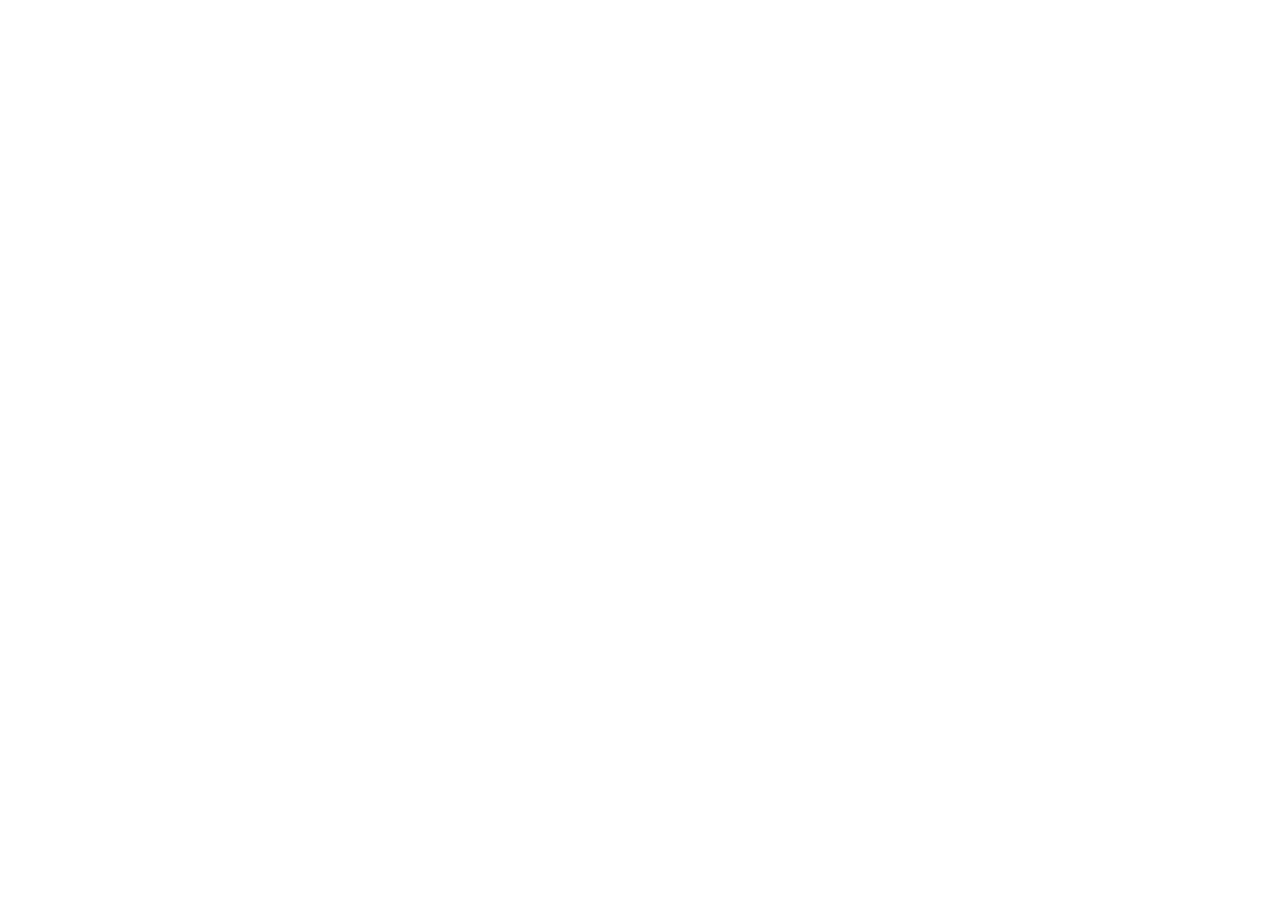
==== TestGrup.html @ 2cd6d70b "PrimiFile" ====
<!DOCTYPE html>

<html>
    <head>
        <meta charset="utf-8">
        <meta http-equiv="X-UA-Compatible" content="IE=edge">
        <title></title>
        <meta name="description" content="">
        <meta name="viewport" content="width=device-width, initial-scale=1">
        <link rel="stylesheet" href="TestGrup.css">
    </head>
    <body>
       
        

    </body>
</html>
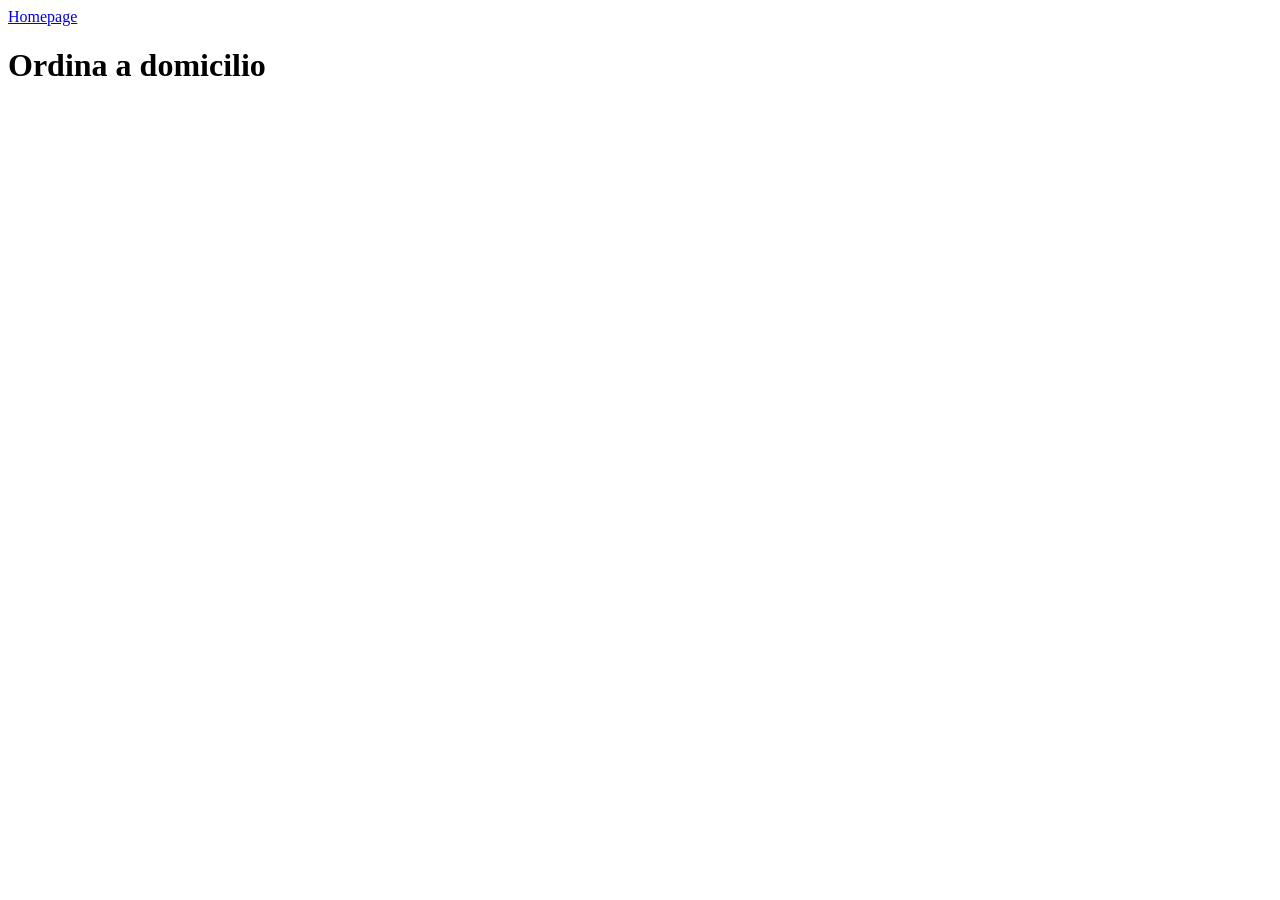
==== commit d9b7a23c: "Caricamento offerta tecnica e file html con link" ====
--- a/TestGrup.html
+++ b/TestGrup.html
@@ -10,8 +10,7 @@
         <link rel="stylesheet" href="TestGrup.css">
     </head>
     <body>
-       
-        
-
+       <a href="index.html">Homepage</a>
+        <h1>Ordina a domicilio</h1>
     </body>
 </html>
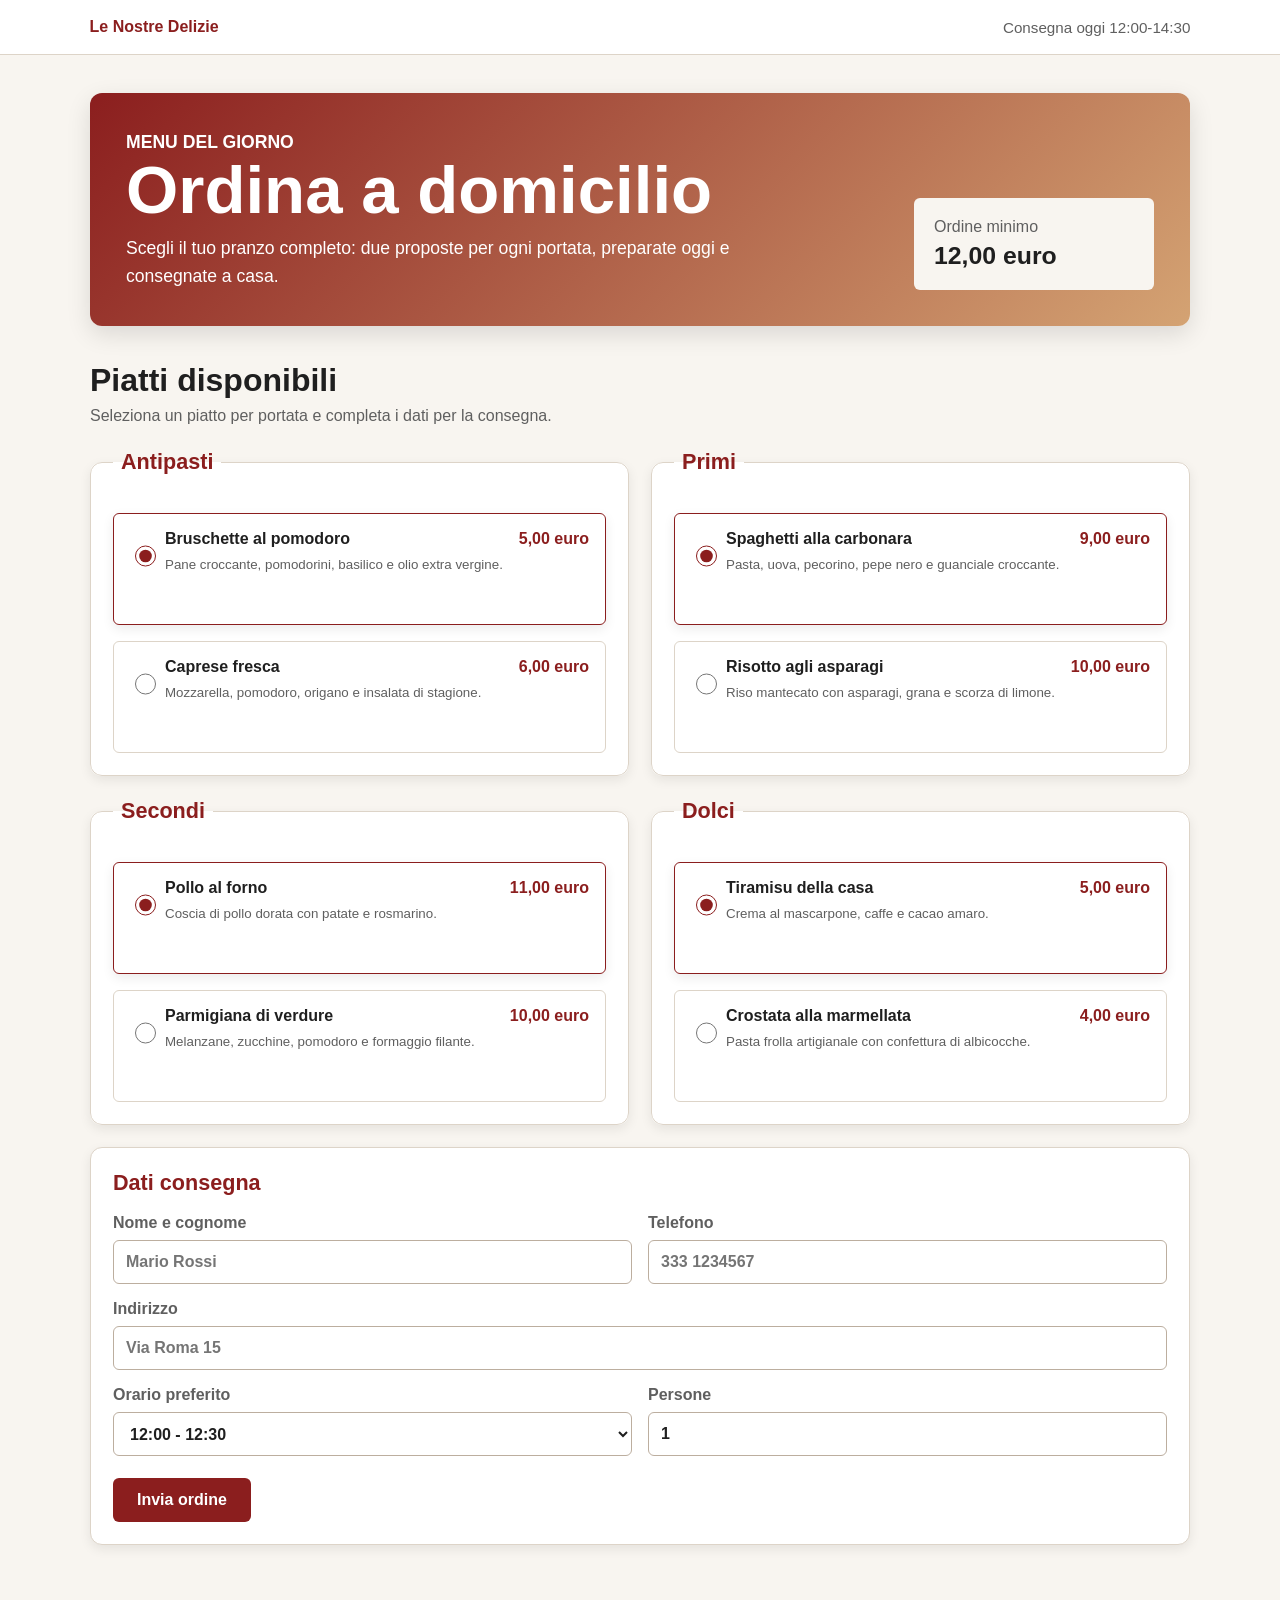
==== commit 5ae81228: "Upload deliveroo page" ====
--- a/TestGrup.html
+++ b/TestGrup.html
@@ -1,16 +1,161 @@
 <!DOCTYPE html>
+<html lang="it">
+<head>
+  <meta charset="utf-8">
+  <meta http-equiv="X-UA-Compatible" content="IE=edge">
+  <title>Ordina a domicilio</title>
+  <meta name="description" content="Ordina a domicilio i piatti del giorno">
+  <meta name="viewport" content="width=device-width, initial-scale=1">
+  <link rel="stylesheet" href="assets/styles/theme.css">
+  <link rel="stylesheet" href="assets/styles/Riccardo.css">
+</head>
+<body>
+  <!-- Barra superiore con link alla homepage -->
+  <header class="topbar">
+    <a class="home-link" href="index.html">Le Nostre Delizie</a>
+    <span class="delivery-time">Consegna oggi 12:00-14:30</span>
+  </header>
 
-<html>
-    <head>
-        <meta charset="utf-8">
-        <meta http-equiv="X-UA-Compatible" content="IE=edge">
-        <title></title>
-        <meta name="description" content="">
-        <meta name="viewport" content="width=device-width, initial-scale=1">
-        <link rel="stylesheet" href="TestGrup.css">
-    </head>
-    <body>
-       <a href="index.html">Homepage</a>
+  <main class="order-page">
+    <!-- Sezione introduttiva della pagina ordine -->
+    <section class="hero">
+      <div class="hero-text">
+        <p class="eyebrow">Menu del giorno</p>
         <h1>Ordina a domicilio</h1>
-    </body>
-</html>+        <p>Scegli il tuo pranzo completo: due proposte per ogni portata, preparate oggi e consegnate a casa.</p>
+      </div>
+      <div class="hero-card">
+        <span>Ordine minimo</span>
+        <strong>12,00 euro</strong>
+      </div>
+    </section>
+
+    <!-- Sezione menu con i piatti del giorno -->
+    <section class="menu-section" aria-label="Piatti del giorno">
+      <div class="section-heading">
+        <h2>Piatti disponibili</h2>
+        <p>Seleziona un piatto per portata e completa i dati per la consegna.</p>
+      </div>
+
+      <form class="order-form">
+        <!-- Scelta antipasto -->
+        <fieldset class="course">
+          <legend>Antipasti</legend>
+          <label class="dish-card">
+            <input type="radio" name="antipasto" value="bruschette" checked>
+            <span>
+              <strong>Bruschette al pomodoro</strong>
+              <small>Pane croccante, pomodorini, basilico e olio extra vergine.</small>
+            </span>
+            <b>5,00 euro</b>
+          </label>
+          <label class="dish-card">
+            <input type="radio" name="antipasto" value="caprese">
+            <span>
+              <strong>Caprese fresca</strong>
+              <small>Mozzarella, pomodoro, origano e insalata di stagione.</small>
+            </span>
+            <b>6,00 euro</b>
+          </label>
+        </fieldset>
+
+        <!-- Scelta primo piatto -->
+        <fieldset class="course">
+          <legend>Primi</legend>
+          <label class="dish-card">
+            <input type="radio" name="primo" value="carbonara" checked>
+            <span>
+              <strong>Spaghetti alla carbonara</strong>
+              <small>Pasta, uova, pecorino, pepe nero e guanciale croccante.</small>
+            </span>
+            <b>9,00 euro</b>
+          </label>
+          <label class="dish-card">
+            <input type="radio" name="primo" value="risotto">
+            <span>
+              <strong>Risotto agli asparagi</strong>
+              <small>Riso mantecato con asparagi, grana e scorza di limone.</small>
+            </span>
+            <b>10,00 euro</b>
+          </label>
+        </fieldset>
+
+        <!-- Scelta secondo piatto -->
+        <fieldset class="course">
+          <legend>Secondi</legend>
+          <label class="dish-card">
+            <input type="radio" name="secondo" value="pollo" checked>
+            <span>
+              <strong>Pollo al forno</strong>
+              <small>Coscia di pollo dorata con patate e rosmarino.</small>
+            </span>
+            <b>11,00 euro</b>
+          </label>
+          <label class="dish-card">
+            <input type="radio" name="secondo" value="verdure">
+            <span>
+              <strong>Parmigiana di verdure</strong>
+              <small>Melanzane, zucchine, pomodoro e formaggio filante.</small>
+            </span>
+            <b>10,00 euro</b>
+          </label>
+        </fieldset>
+
+        <!-- Scelta dolce -->
+        <fieldset class="course">
+          <legend>Dolci</legend>
+          <label class="dish-card">
+            <input type="radio" name="dolce" value="tiramisu" checked>
+            <span>
+              <strong>Tiramisu della casa</strong>
+              <small>Crema al mascarpone, caffe e cacao amaro.</small>
+            </span>
+            <b>5,00 euro</b>
+          </label>
+          <label class="dish-card">
+            <input type="radio" name="dolce" value="crostata">
+            <span>
+              <strong>Crostata alla marmellata</strong>
+              <small>Pasta frolla artigianale con confettura di albicocche.</small>
+            </span>
+            <b>4,00 euro</b>
+          </label>
+        </fieldset>
+
+        <!-- Dati per la consegna a domicilio -->
+        <section class="delivery-box" aria-label="Dati per la consegna">
+          <h2>Dati consegna</h2>
+          <div class="form-grid">
+            <label>
+              Nome e cognome
+              <input type="text" name="nome" placeholder="Mario Rossi" required>
+            </label>
+            <label>
+              Telefono
+              <input type="tel" name="telefono" placeholder="333 1234567" required>
+            </label>
+            <label class="wide">
+              Indirizzo
+              <input type="text" name="indirizzo" placeholder="Via Roma 15" required>
+            </label>
+            <label>
+              Orario preferito
+              <select name="orario">
+                <option>12:00 - 12:30</option>
+                <option>12:30 - 13:00</option>
+                <option>13:00 - 13:30</option>
+                <option>13:30 - 14:00</option>
+              </select>
+            </label>
+            <label>
+              Persone
+              <input type="number" name="persone" min="1" max="8" value="1">
+            </label>
+          </div>
+          <button type="submit">Invia ordine</button>
+        </section>
+      </form>
+    </section>
+  </main>
+</body>
+</html>
--- a/assets/styles/theme.css
+++ b/assets/styles/theme.css
@@ -0,0 +1,65 @@
+/* Palette generata con l'AI
+*/
+
+:root {
+	/* =========================
+     Base colors
+  ========================= */
+
+	--color-background: #f8f5f0;
+	--color-surface: #ffffff;
+	--color-surface-alt: #efe7dc;
+
+	/* =========================
+     Primary palette
+  ========================= */
+
+	--color-primary: #8b1e1e;
+	--color-primary-hover: #a62828;
+	--color-primary-light: #d9b4b4;
+
+	/* =========================
+     Accent colors
+  ========================= */
+
+	--color-accent: #d4a373;
+	--color-accent-hover: #e3b98e;
+
+	/* =========================
+     Text colors
+  ========================= */
+
+	--color-text: #1f1f1f;
+	--color-text-muted: #5f5f5f;
+	--color-text-light: #ffffff;
+
+	/* =========================
+     Border colors
+  ========================= */
+
+	--color-border: #ddd4c8;
+	--color-border-strong: #bcae9f;
+
+	/* =========================
+     Shadows
+  ========================= */
+
+	--shadow-soft: 0 4px 12px rgba(0, 0, 0, 0.08);
+	--shadow-medium: 0 8px 24px rgba(0, 0, 0, 0.12);
+
+	/* =========================
+     Radius
+  ========================= */
+
+	--radius-sm: 6px;
+	--radius-md: 12px;
+	--radius-lg: 20px;
+
+	/* =========================
+     Transitions
+  ========================= */
+
+	--transition-fast: 0.2s ease;
+	--transition-normal: 0.3s ease;
+	--transition-slow: 0.5s ease;
+}
--- a/assets/styles/Riccardo.css
+++ b/assets/styles/Riccardo.css
@@ -0,0 +1,275 @@
+* {
+  box-sizing: border-box;
+}
+
+body {
+  margin: 0;
+  font-family: Arial, Helvetica, sans-serif;
+  color: var(--color-text);
+  background: var(--color-background);
+}
+
+.topbar {
+  display: flex;
+  align-items: center;
+  justify-content: space-between;
+  gap: 16px;
+  padding: 18px 7%;
+  background: var(--color-surface);
+  border-bottom: 1px solid var(--color-border);
+}
+
+.home-link {
+  color: var(--color-primary);
+  font-weight: 700;
+  text-decoration: none;
+  transition: color var(--transition-fast);
+}
+
+.home-link:hover {
+  color: var(--color-primary-hover);
+  text-decoration: underline;
+}
+
+.delivery-time {
+  color: var(--color-text-muted);
+  font-size: 0.95rem;
+}
+
+.order-page {
+  width: min(1100px, 92%);
+  margin: 0 auto;
+  padding: 38px 0 56px;
+}
+
+.hero {
+  display: grid;
+  grid-template-columns: minmax(0, 1fr) 240px;
+  align-items: end;
+  gap: 24px;
+  padding: 36px;
+  color: var(--color-text-light);
+  background: linear-gradient(135deg, var(--color-primary), var(--color-accent));
+  border-radius: var(--radius-md);
+  box-shadow: var(--shadow-medium);
+}
+
+.eyebrow {
+  margin: 0 0 8px;
+  font-size: 0.85rem;
+  font-weight: 700;
+  letter-spacing: 0;
+  text-transform: uppercase;
+}
+
+h1,
+h2,
+p {
+  margin-top: 0;
+}
+
+h1 {
+  margin-bottom: 12px;
+  font-size: clamp(2.1rem, 6vw, 4.2rem);
+  line-height: 1;
+}
+
+.hero p {
+  max-width: 620px;
+  margin-bottom: 0;
+  font-size: 1.1rem;
+  line-height: 1.55;
+}
+
+.hero-card {
+  padding: 20px;
+  color: var(--color-text);
+  background: var(--color-background);
+  border-radius: var(--radius-sm);
+}
+
+.hero-card span,
+.hero-card strong {
+  display: block;
+}
+
+.hero-card span {
+  margin-bottom: 6px;
+  color: var(--color-text-muted);
+}
+
+.hero-card strong {
+  font-size: 1.55rem;
+}
+
+.menu-section {
+  padding-top: 36px;
+}
+
+.section-heading {
+  margin-bottom: 24px;
+}
+
+.section-heading h2 {
+  margin-bottom: 8px;
+  font-size: 2rem;
+}
+
+.section-heading p {
+  color: var(--color-text-muted);
+}
+
+.order-form {
+  display: grid;
+  grid-template-columns: repeat(2, minmax(0, 1fr));
+  gap: 22px;
+}
+
+.course,
+.delivery-box {
+  margin: 0;
+  padding: 22px;
+  background: var(--color-surface);
+  border: 1px solid var(--color-border);
+  border-radius: var(--radius-md);
+  box-shadow: var(--shadow-soft);
+}
+
+.course legend,
+.delivery-box h2 {
+  color: var(--color-primary);
+  font-size: 1.35rem;
+  font-weight: 800;
+}
+
+.course legend {
+  padding: 0 8px;
+}
+
+.dish-card {
+  display: grid;
+  grid-template-columns: auto minmax(0, 1fr) auto;
+  gap: 14px;
+  align-items: start;
+  min-height: 112px;
+  margin-top: 16px;
+  padding: 16px;
+  cursor: pointer;
+  background: var(--color-surface);
+  border: 1px solid var(--color-border);
+  border-radius: var(--radius-sm);
+  transition: border-color var(--transition-fast), box-shadow var(--transition-fast);
+}
+
+.dish-card:has(input:checked) {
+  border-color: var(--color-primary);
+  box-shadow: var(--shadow-soft);
+}
+
+.dish-card input {
+  margin-top: 4px;
+  accent-color: var(--color-primary);
+}
+
+.dish-card strong,
+.dish-card small {
+  display: block;
+}
+
+.dish-card strong {
+  margin-bottom: 7px;
+}
+
+.dish-card small {
+  color: var(--color-text-muted);
+  line-height: 1.45;
+}
+
+.dish-card b {
+  color: var(--color-primary);
+  white-space: nowrap;
+}
+
+.delivery-box {
+  grid-column: 1 / -1;
+}
+
+.delivery-box h2 {
+  margin-bottom: 18px;
+}
+
+.form-grid {
+  display: grid;
+  grid-template-columns: repeat(2, minmax(0, 1fr));
+  gap: 16px;
+}
+
+.form-grid label {
+  display: grid;
+  gap: 8px;
+  color: var(--color-text-muted);
+  font-weight: 700;
+}
+
+.form-grid .wide {
+  grid-column: 1 / -1;
+}
+
+input,
+select {
+  width: 100%;
+  min-height: 44px;
+  padding: 10px 12px;
+  color: var(--color-text);
+  font: inherit;
+  border: 1px solid var(--color-border-strong);
+  border-radius: var(--radius-sm);
+  background: var(--color-surface);
+  transition: border-color var(--transition-fast), box-shadow var(--transition-fast);
+}
+
+input:focus,
+select:focus {
+  outline: none;
+  border-color: var(--color-primary);
+  box-shadow: var(--shadow-soft);
+}
+
+button {
+  margin-top: 22px;
+  padding: 13px 24px;
+  color: var(--color-text-light);
+  font: inherit;
+  font-weight: 800;
+  cursor: pointer;
+  background: var(--color-primary);
+  border: 0;
+  border-radius: var(--radius-sm);
+  transition: background var(--transition-fast);
+}
+
+button:hover {
+  background: var(--color-primary-hover);
+}
+
+@media (max-width: 760px) {
+  .topbar,
+  .hero {
+    align-items: start;
+  }
+
+  .topbar,
+  .hero,
+  .order-form,
+  .form-grid {
+    grid-template-columns: 1fr;
+  }
+
+  .topbar {
+    display: grid;
+  }
+
+  .hero {
+    padding: 28px;
+  }
+}
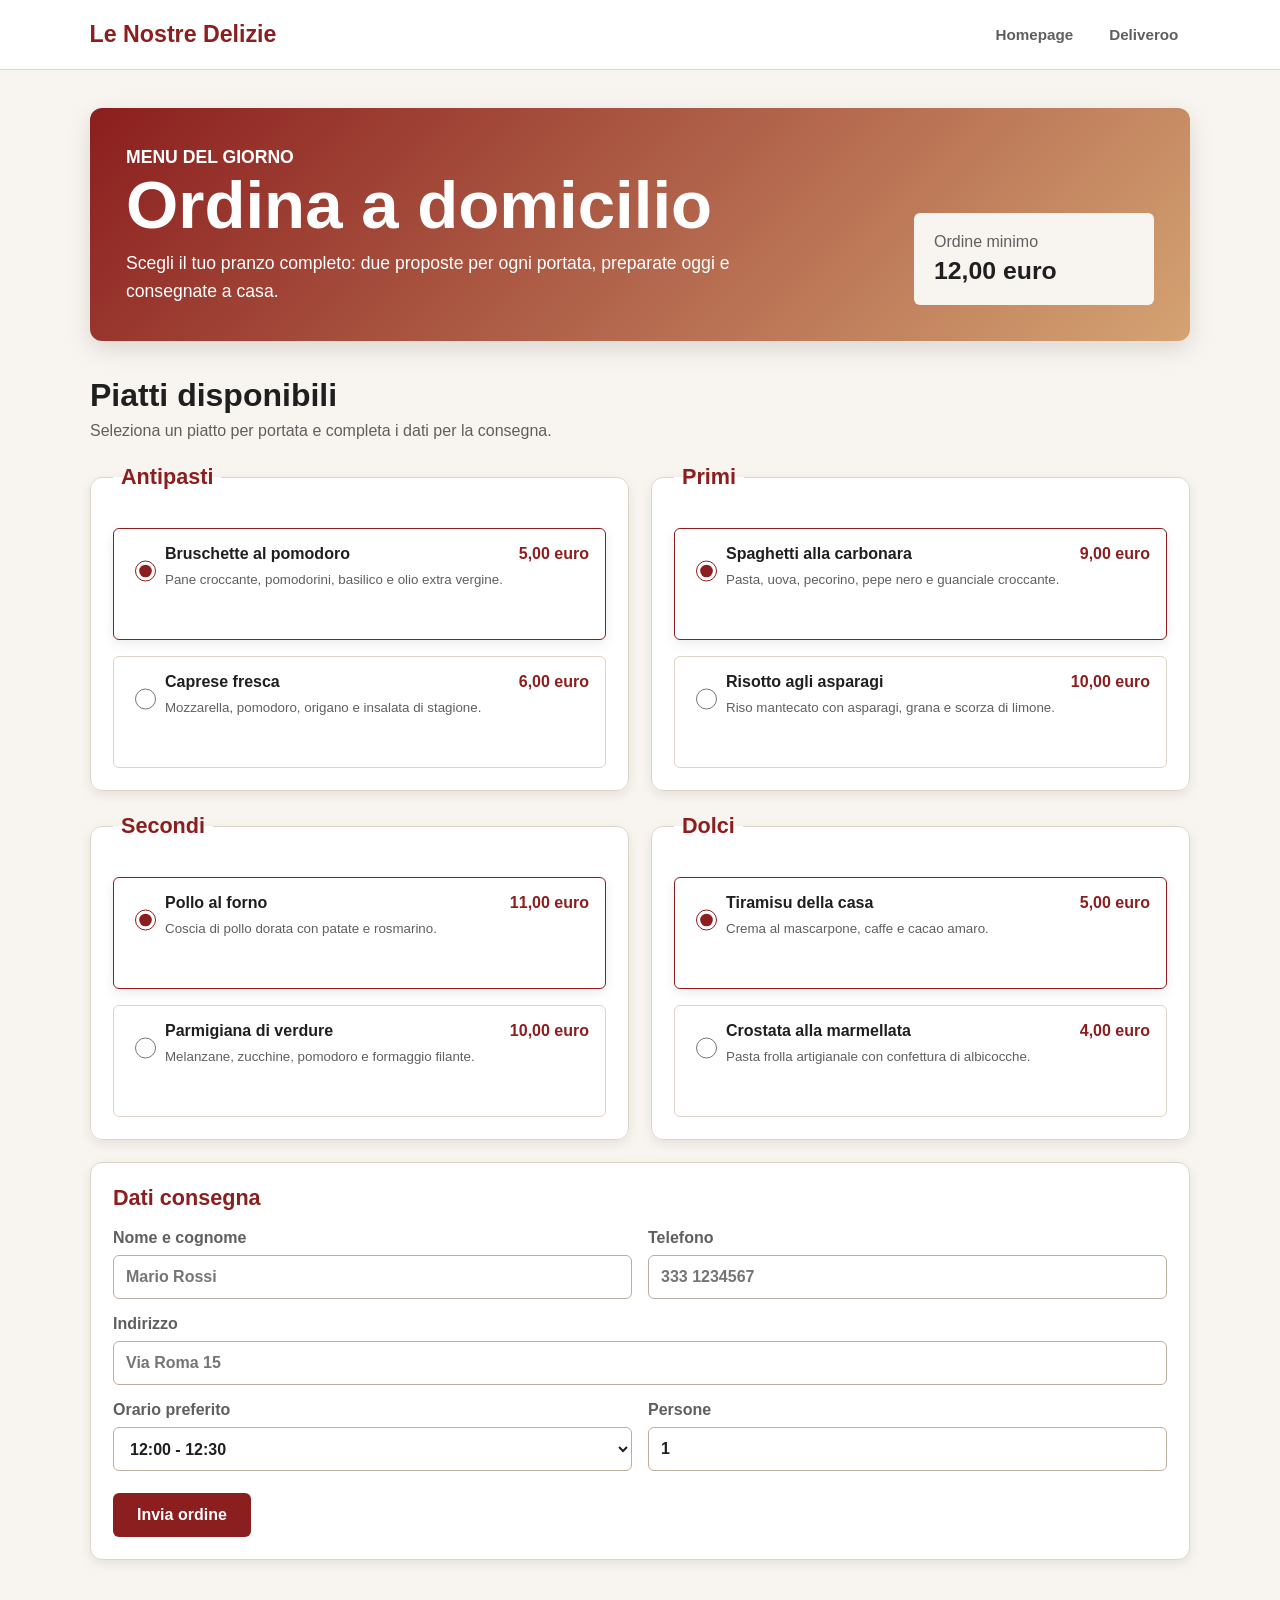
==== commit 8b66ed13: "Update deliveroo page" ====
--- a/TestGrup.html
+++ b/TestGrup.html
@@ -10,10 +10,13 @@
   <link rel="stylesheet" href="assets/styles/Riccardo.css">
 </head>
 <body>
-  <!-- Barra superiore con link alla homepage -->
+  <!-- Header del ristorante con menu di navigazione -->
   <header class="topbar">
-    <a class="home-link" href="index.html">Le Nostre Delizie</a>
-    <span class="delivery-time">Consegna oggi 12:00-14:30</span>
+    <a class="restaurant-title" href="index.html">Le Nostre Delizie</a>
+    <nav class="main-menu" aria-label="Menu principale">
+      <a href="index.html">Homepage</a>
+      <a href="TestGrup.html">Deliveroo</a>
+    </nav>
   </header>
 
   <main class="order-page">
--- a/assets/styles/Riccardo.css
+++ b/assets/styles/Riccardo.css
@@ -19,21 +19,37 @@
   border-bottom: 1px solid var(--color-border);
 }
 
-.home-link {
+.restaurant-title {
   color: var(--color-primary);
+  font-size: 1.45rem;
   font-weight: 700;
   text-decoration: none;
   transition: color var(--transition-fast);
 }
 
-.home-link:hover {
+.restaurant-title:hover {
   color: var(--color-primary-hover);
-  text-decoration: underline;
-}
-
-.delivery-time {
-  color: var(--color-text-muted);
+}
+
+.main-menu {
+  display: flex;
+  align-items: center;
+  gap: 12px;
+}
+
+.main-menu a {
+  color: var(--color-text-muted);
+  padding: 8px 12px;
   font-size: 0.95rem;
+  font-weight: 700;
+  text-decoration: none;
+  border-radius: var(--radius-sm);
+  transition: color var(--transition-fast), background var(--transition-fast);
+}
+
+.main-menu a:hover {
+  color: var(--color-text-light);
+  background: var(--color-primary);
 }
 
 .order-page {
@@ -269,6 +285,10 @@
     display: grid;
   }
 
+  .main-menu {
+    flex-wrap: wrap;
+  }
+
   .hero {
     padding: 28px;
   }
